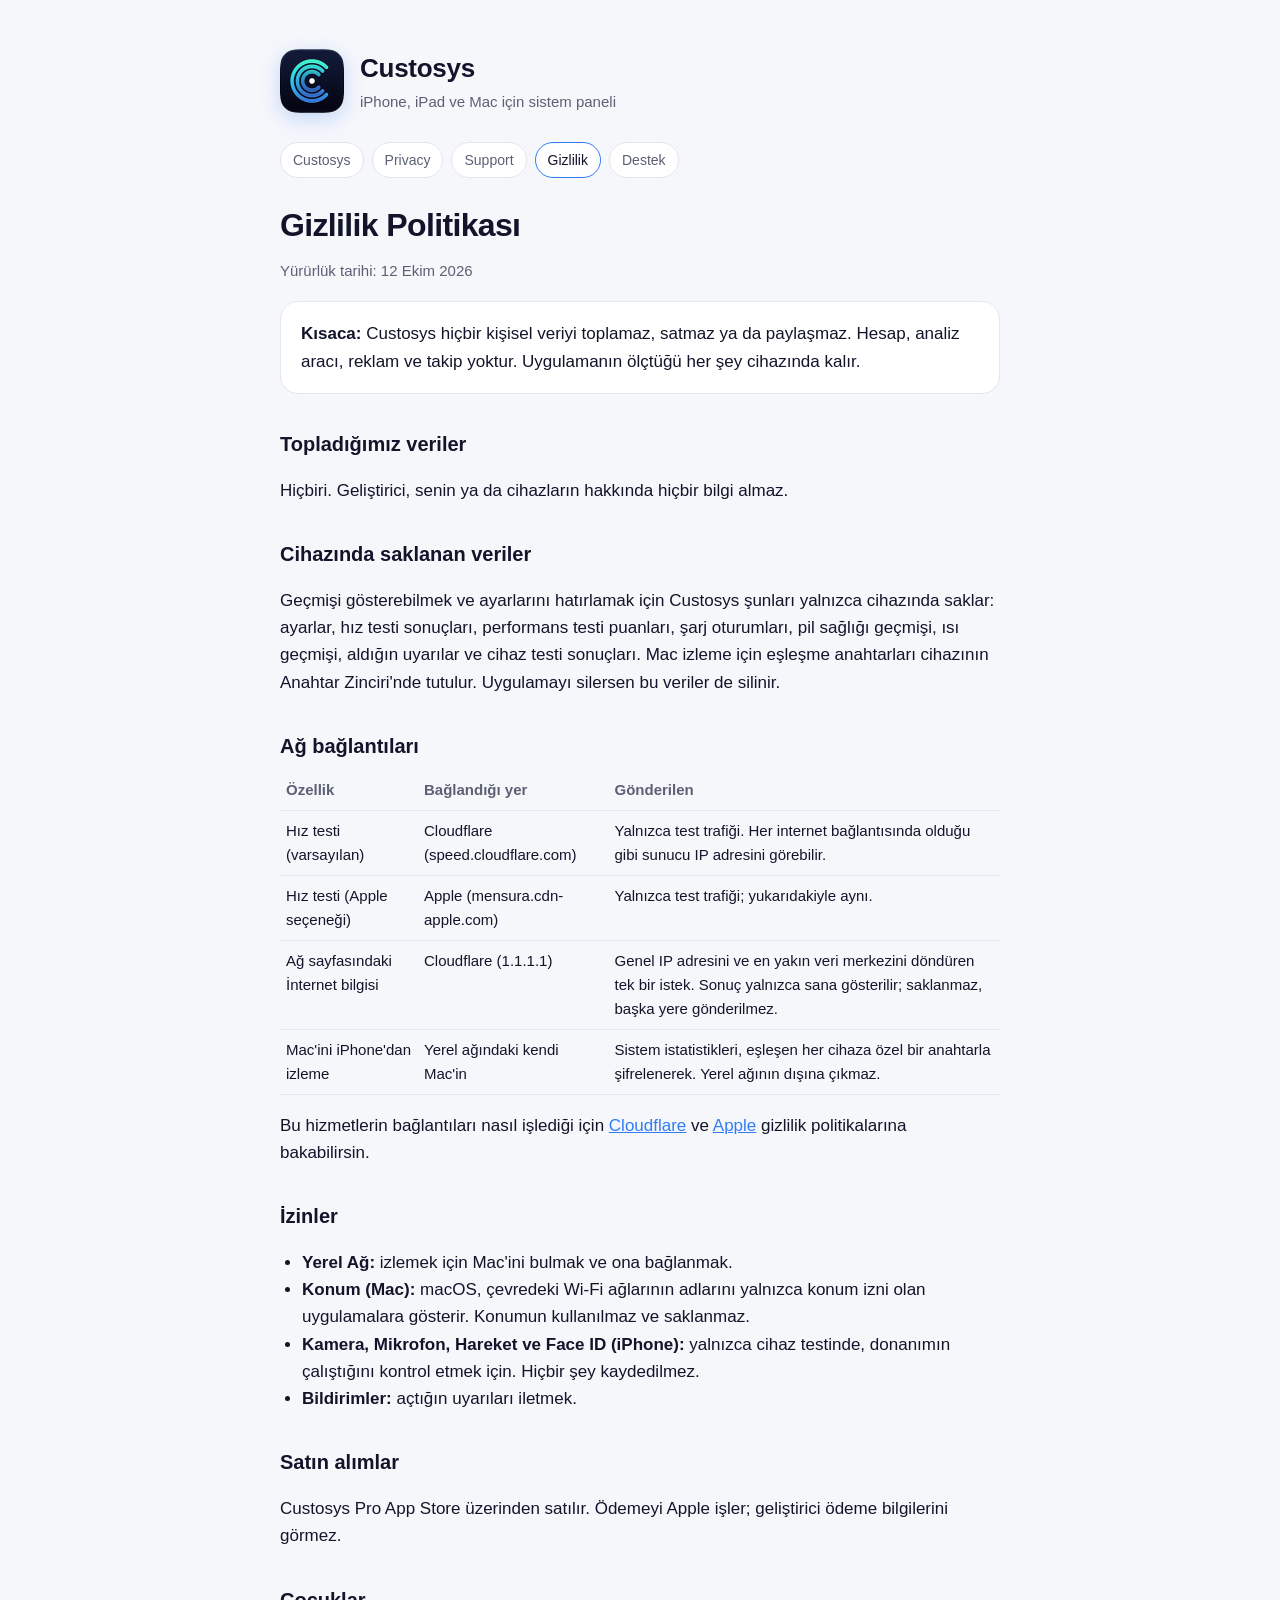
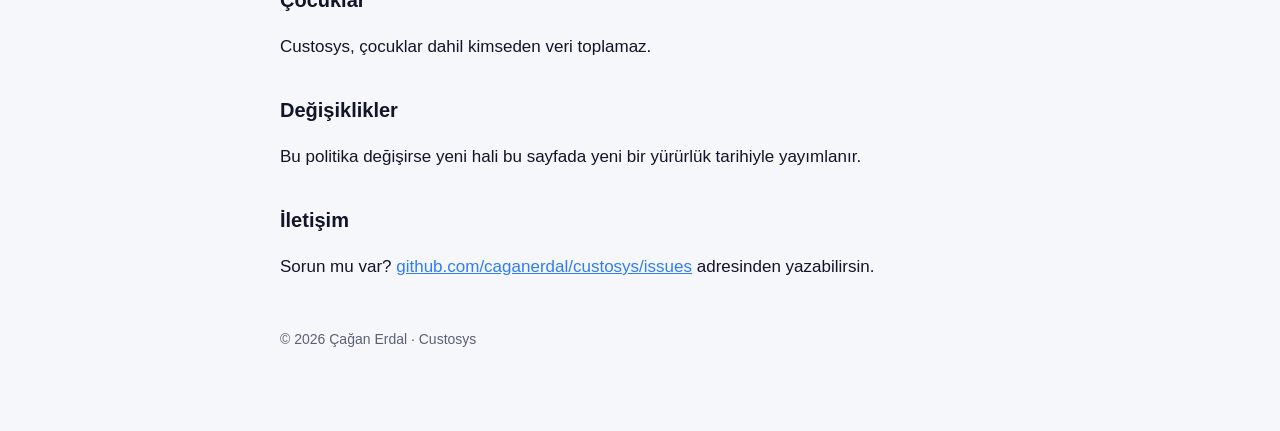
==== gizlilik.html @ dfb89e87 "Custosys web sitesi: tanıtım, gizlilik politikası ve destek sayfaları" ====
<!doctype html>
<html lang="tr">
<head>
<meta charset="utf-8">
<meta name="viewport" content="width=device-width, initial-scale=1">
<title>Gizlilik Politikası · Custosys</title>
<link rel="icon" href="icon.png">
<link rel="stylesheet" href="style.css">
</head>
<body>
<main>
<header><img src="icon.png" alt=""><div><div class="name">Custosys</div><div class="sub">iPhone, iPad ve Mac için sistem paneli</div></div></header>
<nav><a href="index.html">Custosys</a><a href="privacy.html">Privacy</a><a href="support.html">Support</a><a href="gizlilik.html" class="on">Gizlilik</a><a href="destek.html">Destek</a></nav>
<h1>Gizlilik Politikası</h1>
<p class="muted">Yürürlük tarihi: 12 Ekim 2026</p>
<div class="card"><strong>Kısaca:</strong> Custosys hiçbir kişisel veriyi toplamaz, satmaz ya da paylaşmaz. Hesap, analiz aracı, reklam ve takip yoktur. Uygulamanın ölçtüğü her şey cihazında kalır.</div>
<h2>Topladığımız veriler</h2>
<p>Hiçbiri. Geliştirici, senin ya da cihazların hakkında hiçbir bilgi almaz.</p>
<h2>Cihazında saklanan veriler</h2>
<p>Geçmişi gösterebilmek ve ayarlarını hatırlamak için Custosys şunları yalnızca cihazında saklar: ayarlar, hız testi sonuçları, performans testi puanları, şarj oturumları, pil sağlığı geçmişi, ısı geçmişi, aldığın uyarılar ve cihaz testi sonuçları. Mac izleme için eşleşme anahtarları cihazının Anahtar Zinciri'nde tutulur. Uygulamayı silersen bu veriler de silinir.</p>
<h2>Ağ bağlantıları</h2>
<table>
<tr><th>Özellik</th><th>Bağlandığı yer</th><th>Gönderilen</th></tr>
<tr><td>Hız testi (varsayılan)</td><td>Cloudflare (speed.cloudflare.com)</td><td>Yalnızca test trafiği. Her internet bağlantısında olduğu gibi sunucu IP adresini görebilir.</td></tr>
<tr><td>Hız testi (Apple seçeneği)</td><td>Apple (mensura.cdn-apple.com)</td><td>Yalnızca test trafiği; yukarıdakiyle aynı.</td></tr>
<tr><td>Ağ sayfasındaki İnternet bilgisi</td><td>Cloudflare (1.1.1.1)</td><td>Genel IP adresini ve en yakın veri merkezini döndüren tek bir istek. Sonuç yalnızca sana gösterilir; saklanmaz, başka yere gönderilmez.</td></tr>
<tr><td>Mac'ini iPhone'dan izleme</td><td>Yerel ağındaki kendi Mac'in</td><td>Sistem istatistikleri, eşleşen her cihaza özel bir anahtarla şifrelenerek. Yerel ağının dışına çıkmaz.</td></tr>
</table>
<p>Bu hizmetlerin bağlantıları nasıl işlediği için <a href="https://www.cloudflare.com/privacypolicy/">Cloudflare</a> ve <a href="https://www.apple.com/tr/legal/privacy/">Apple</a> gizlilik politikalarına bakabilirsin.</p>
<h2>İzinler</h2>
<ul>
<li><strong>Yerel Ağ:</strong> izlemek için Mac'ini bulmak ve ona bağlanmak.</li>
<li><strong>Konum (Mac):</strong> macOS, çevredeki Wi‑Fi ağlarının adlarını yalnızca konum izni olan uygulamalara gösterir. Konumun kullanılmaz ve saklanmaz.</li>
<li><strong>Kamera, Mikrofon, Hareket ve Face ID (iPhone):</strong> yalnızca cihaz testinde, donanımın çalıştığını kontrol etmek için. Hiçbir şey kaydedilmez.</li>
<li><strong>Bildirimler:</strong> açtığın uyarıları iletmek.</li>
</ul>
<h2>Satın alımlar</h2>
<p>Custosys Pro App Store üzerinden satılır. Ödemeyi Apple işler; geliştirici ödeme bilgilerini görmez.</p>
<h2>Çocuklar</h2>
<p>Custosys, çocuklar dahil kimseden veri toplamaz.</p>
<h2>Değişiklikler</h2>
<p>Bu politika değişirse yeni hali bu sayfada yeni bir yürürlük tarihiyle yayımlanır.</p>
<h2>İletişim</h2>
<p>Sorun mu var? <a href="https://github.com/caganerdal/custosys/issues">github.com/caganerdal/custosys/issues</a> adresinden yazabilirsin.</p>

<footer>© 2026 Çağan Erdal · Custosys</footer>
</main>
</body>
</html>
---- style.css ----
:root {
  --bg: #f6f7fb; --card: #ffffff; --text: #12152a; --muted: #5b6075; --line: #e3e6ef; --accent: #2f7cf6; --accent2: #2bd4c8;
}
@media (prefers-color-scheme: dark) {
  :root { --bg: #070a16; --card: #10152a; --text: #eef1fb; --muted: #9aa1bd; --line: #1f2742; --accent: #5aa2ff; --accent2: #38e0c8; }
}
* { box-sizing: border-box; }
body { margin: 0; background: var(--bg); color: var(--text); font: 17px/1.6 -apple-system, BlinkMacSystemFont, "SF Pro Text", "Segoe UI", Roboto, sans-serif; }
main { max-width: 760px; margin: 0 auto; padding: 48px 20px 80px; }
header { display: flex; align-items: center; gap: 16px; margin-bottom: 28px; }
header img { width: 64px; height: 64px; border-radius: 15px; box-shadow: 0 6px 20px rgba(47,124,246,.25); }
header .name { font-size: 26px; font-weight: 700; letter-spacing: -.01em; }
header .sub { color: var(--muted); font-size: 15px; }
nav { margin: 0 0 28px; display: flex; flex-wrap: wrap; gap: 8px; }
nav a { font-size: 14px; padding: 6px 12px; border: 1px solid var(--line); border-radius: 999px; color: var(--muted); text-decoration: none; background: var(--card); }
nav a.on { color: var(--text); border-color: var(--accent); }
h1 { font-size: 32px; line-height: 1.2; margin: 0 0 6px; letter-spacing: -.02em; }
h2 { font-size: 20px; margin: 34px 0 8px; }
p, li { color: var(--text); }
.muted { color: var(--muted); font-size: 15px; }
.card { background: var(--card); border: 1px solid var(--line); border-radius: 18px; padding: 18px 20px; margin: 18px 0; }
.hero { background: linear-gradient(135deg, var(--accent), var(--accent2)); color: #fff; border: 0; }
.hero p { color: rgba(255,255,255,.92); margin: 0; }
a { color: var(--accent); }
ul { padding-left: 22px; }
table { width: 100%; border-collapse: collapse; font-size: 15px; }
td, th { text-align: left; padding: 8px 6px; border-bottom: 1px solid var(--line); vertical-align: top; }
th { color: var(--muted); font-weight: 600; }
footer { margin-top: 48px; color: var(--muted); font-size: 14px; }
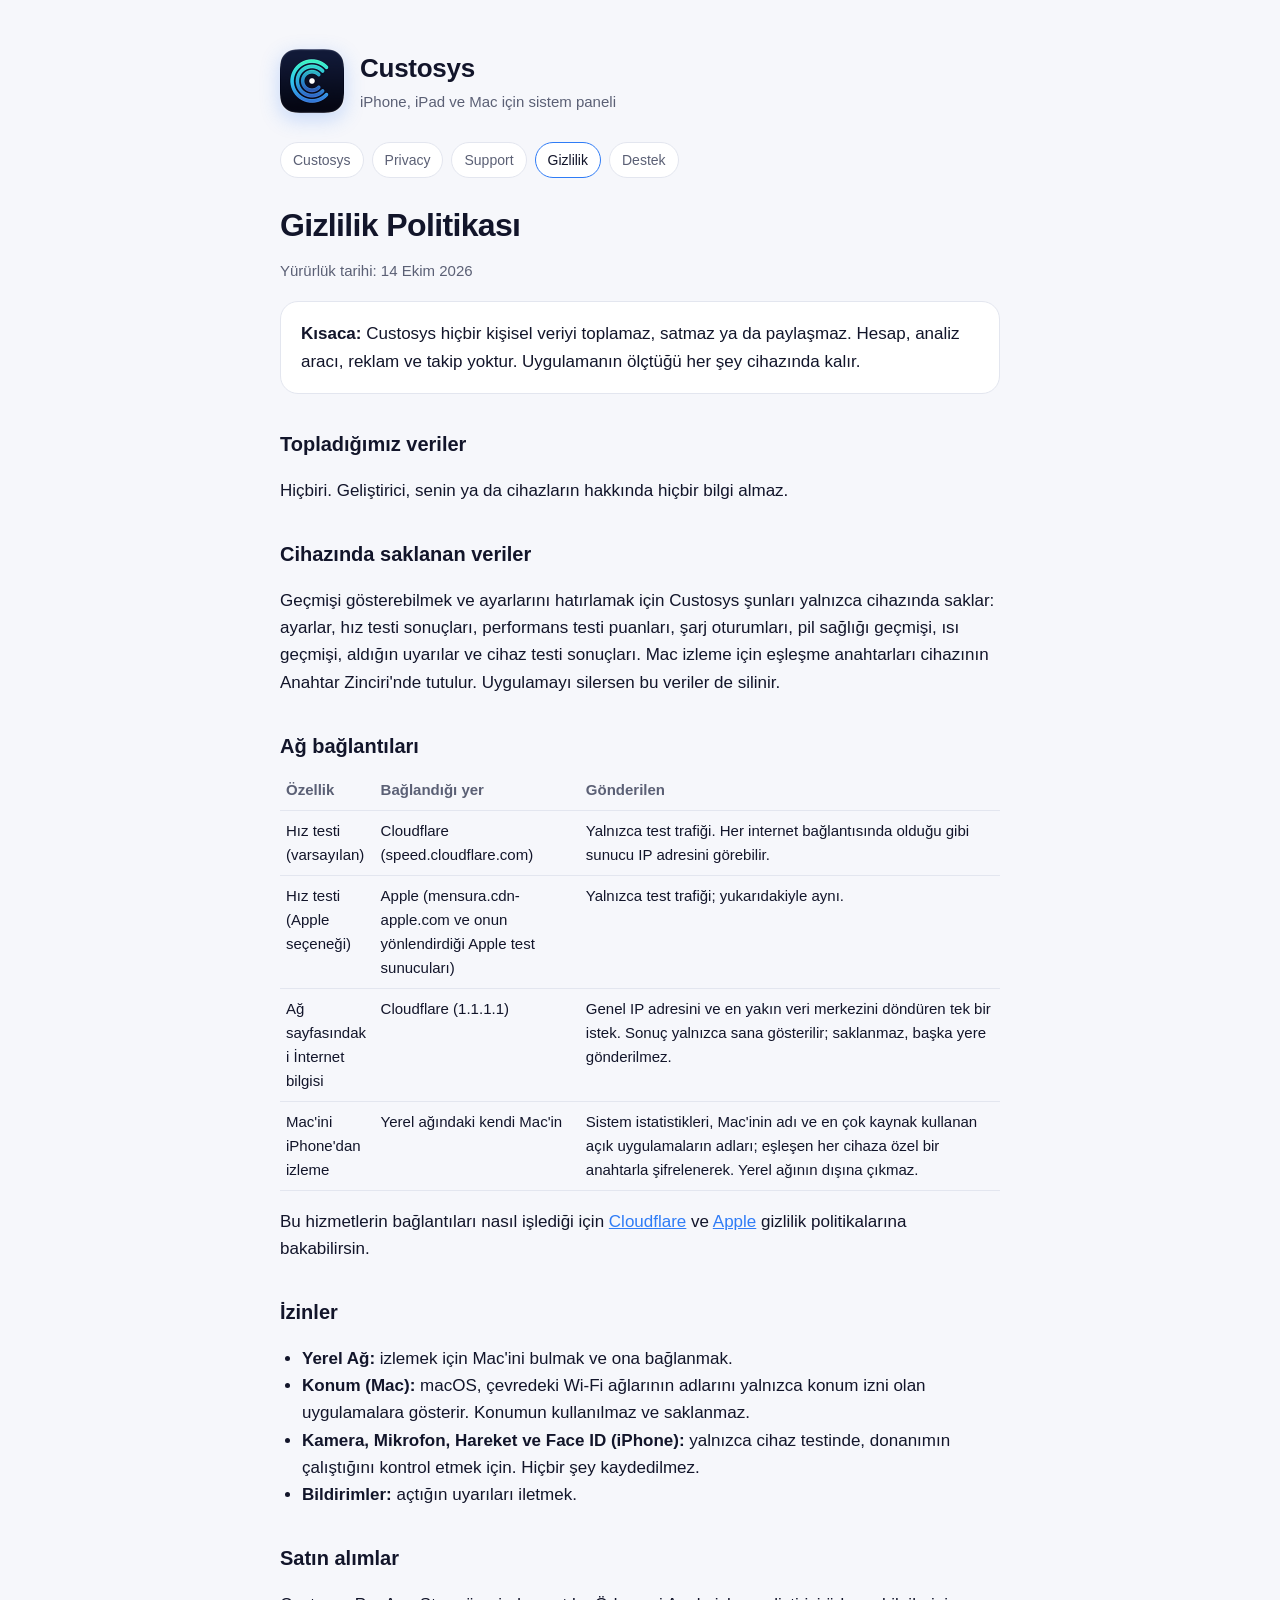
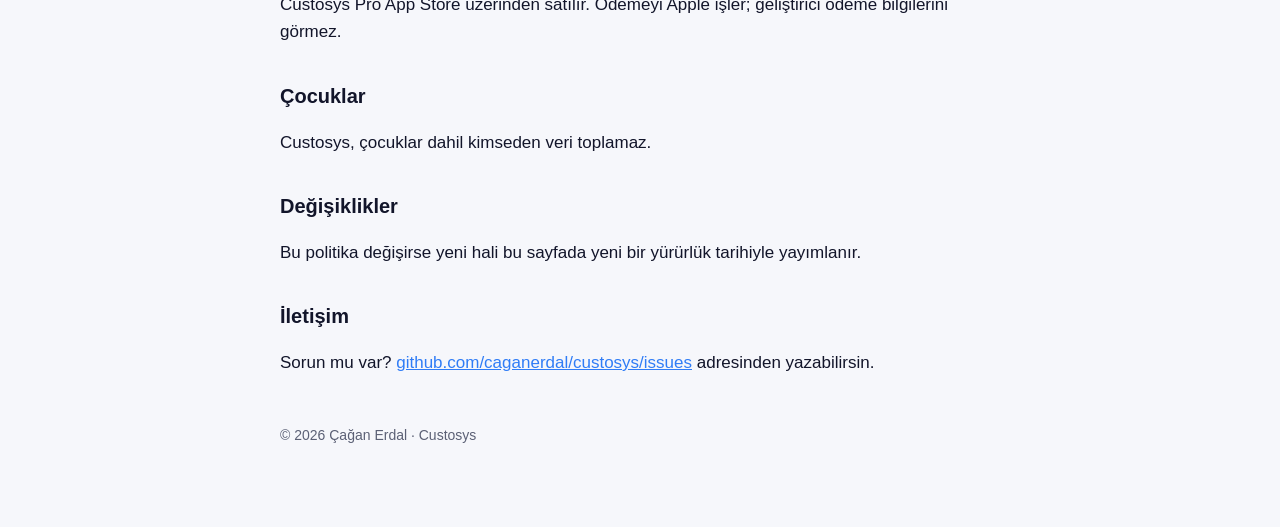
==== commit 15b81bb1: "Gizlilik politikası koda göre netleştirildi; telefonda tablo taşması giderildi Mac izlemede gönderil" ====
--- a/gizlilik.html
+++ b/gizlilik.html
@@ -12,7 +12,7 @@
 <header><img src="icon.png" alt=""><div><div class="name">Custosys</div><div class="sub">iPhone, iPad ve Mac için sistem paneli</div></div></header>
 <nav><a href="index.html">Custosys</a><a href="privacy.html">Privacy</a><a href="support.html">Support</a><a href="gizlilik.html" class="on">Gizlilik</a><a href="destek.html">Destek</a></nav>
 <h1>Gizlilik Politikası</h1>
-<p class="muted">Yürürlük tarihi: 12 Ekim 2026</p>
+<p class="muted">Yürürlük tarihi: 14 Ekim 2026</p>
 <div class="card"><strong>Kısaca:</strong> Custosys hiçbir kişisel veriyi toplamaz, satmaz ya da paylaşmaz. Hesap, analiz aracı, reklam ve takip yoktur. Uygulamanın ölçtüğü her şey cihazında kalır.</div>
 <h2>Topladığımız veriler</h2>
 <p>Hiçbiri. Geliştirici, senin ya da cihazların hakkında hiçbir bilgi almaz.</p>
@@ -22,9 +22,9 @@
 <table>
 <tr><th>Özellik</th><th>Bağlandığı yer</th><th>Gönderilen</th></tr>
 <tr><td>Hız testi (varsayılan)</td><td>Cloudflare (speed.cloudflare.com)</td><td>Yalnızca test trafiği. Her internet bağlantısında olduğu gibi sunucu IP adresini görebilir.</td></tr>
-<tr><td>Hız testi (Apple seçeneği)</td><td>Apple (mensura.cdn-apple.com)</td><td>Yalnızca test trafiği; yukarıdakiyle aynı.</td></tr>
+<tr><td>Hız testi (Apple seçeneği)</td><td>Apple (mensura.cdn-apple.com ve onun yönlendirdiği Apple test sunucuları)</td><td>Yalnızca test trafiği; yukarıdakiyle aynı.</td></tr>
 <tr><td>Ağ sayfasındaki İnternet bilgisi</td><td>Cloudflare (1.1.1.1)</td><td>Genel IP adresini ve en yakın veri merkezini döndüren tek bir istek. Sonuç yalnızca sana gösterilir; saklanmaz, başka yere gönderilmez.</td></tr>
-<tr><td>Mac'ini iPhone'dan izleme</td><td>Yerel ağındaki kendi Mac'in</td><td>Sistem istatistikleri, eşleşen her cihaza özel bir anahtarla şifrelenerek. Yerel ağının dışına çıkmaz.</td></tr>
+<tr><td>Mac'ini iPhone'dan izleme</td><td>Yerel ağındaki kendi Mac'in</td><td>Sistem istatistikleri, Mac'inin adı ve en çok kaynak kullanan açık uygulamaların adları; eşleşen her cihaza özel bir anahtarla şifrelenerek. Yerel ağının dışına çıkmaz.</td></tr>
 </table>
 <p>Bu hizmetlerin bağlantıları nasıl işlediği için <a href="https://www.cloudflare.com/privacypolicy/">Cloudflare</a> ve <a href="https://www.apple.com/tr/legal/privacy/">Apple</a> gizlilik politikalarına bakabilirsin.</p>
 <h2>İzinler</h2>
--- a/style.css
+++ b/style.css
@@ -24,6 +24,6 @@
 a { color: var(--accent); }
 ul { padding-left: 22px; }
 table { width: 100%; border-collapse: collapse; font-size: 15px; }
-td, th { text-align: left; padding: 8px 6px; border-bottom: 1px solid var(--line); vertical-align: top; }
+td, th { text-align: left; padding: 8px 6px; border-bottom: 1px solid var(--line); vertical-align: top; overflow-wrap: anywhere; }
 th { color: var(--muted); font-weight: 600; }
 footer { margin-top: 48px; color: var(--muted); font-size: 14px; }
